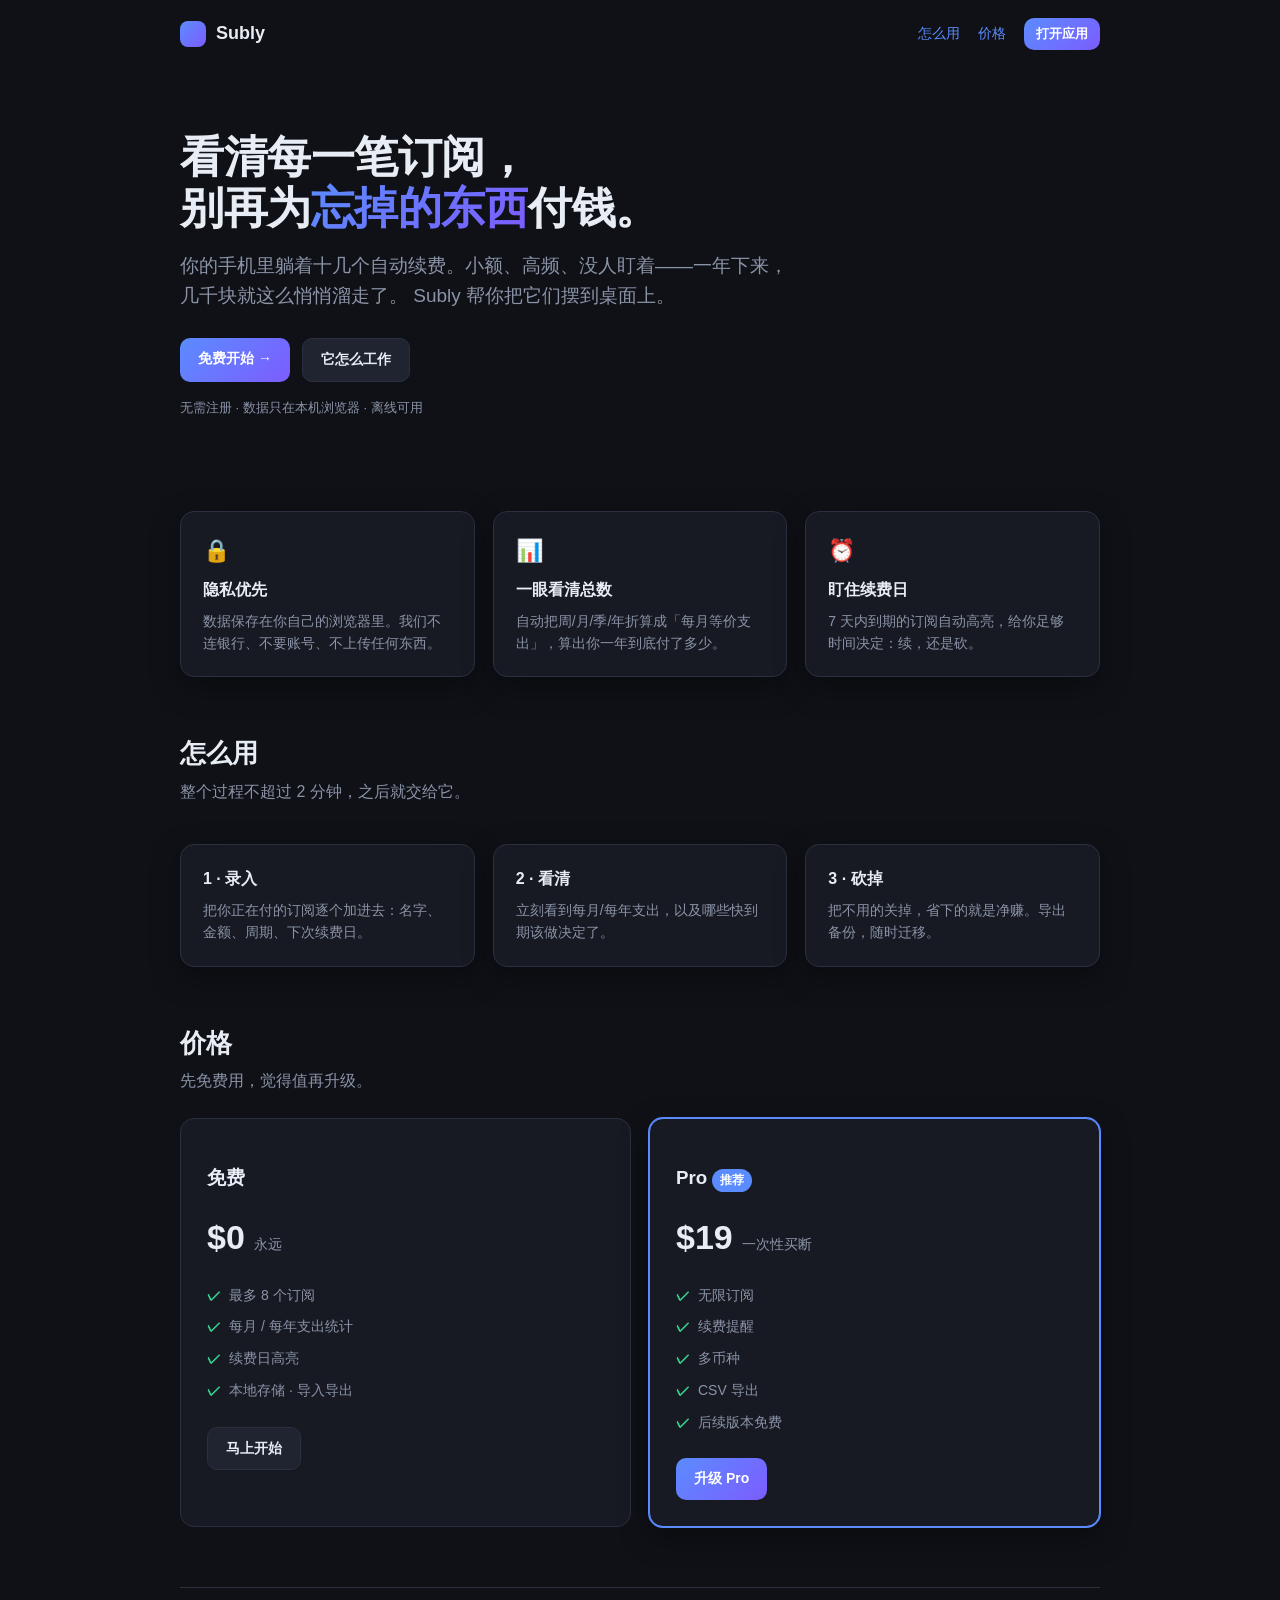
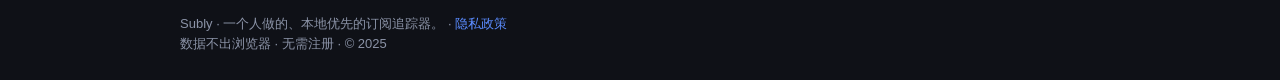
==== site/index.html @ a4842254 "Subly: local-first subscription tracker (MVP + reminders + publish pack)" ====
<!DOCTYPE html>
<html lang="zh-CN">
<head>
  <meta charset="UTF-8">
  <meta name="viewport" content="width=device-width, initial-scale=1.0">
  <title>Subly — 看清每一笔订阅，别再为忘掉的东西付钱</title>
  <meta name="description" content="本地优先的订阅支出追踪器。不注册、不联网、不碰隐私。2 分钟理清你每年为订阅花掉的钱。">
  <link rel="canonical" href="https://subly.example.com/">
  <meta name="theme-color" content="#0f1117">
  <meta property="og:type" content="website">
  <meta property="og:site_name" content="Subly">
  <meta property="og:title" content="Subly — 看清每一笔订阅，别再为忘掉的东西付钱">
  <meta property="og:description" content="本地优先的订阅支出追踪器。不注册、不联网、不碰隐私。">
  <meta property="og:url" content="https://subly.example.com/">
  <meta property="og:image" content="https://subly.example.com/og.png">
  <meta name="twitter:card" content="summary_large_image">
  <meta name="twitter:title" content="Subly — 看清每一笔订阅">
  <meta name="twitter:description" content="本地优先的订阅支出追踪器。不注册、不联网、不碰隐私。">
  <meta name="twitter:image" content="https://subly.example.com/og.png">
  <link rel="icon" href="favicon.svg" type="image/svg+xml">
  <link rel="stylesheet" href="styles.css">
  <script type="application/ld+json">
  {
    "@context": "https://schema.org",
    "@type": "SoftwareApplication",
    "name": "Subly",
    "applicationCategory": "FinanceApplication",
    "operatingSystem": "Web",
    "description": "本地优先的订阅支出追踪器，数据只保存在浏览器本地。",
    "offers": { "@type": "Offer", "price": "0", "priceCurrency": "USD" }
  }
  </script>
</head>
<body>
  <div class="wrap">
    <nav class="nav">
      <span class="brand"><span class="dot"></span>Subly</span>
      <div class="nav-links">
        <a href="#how">怎么用</a>
        <a href="#pricing">价格</a>
        <a class="btn btn-primary btn-sm" href="app.html">打开应用</a>
      </div>
    </nav>

    <section class="hero">
      <h1>看清每一笔订阅，<br>别再为<span class="grad">忘掉的东西</span>付钱。</h1>
      <p class="lead">
        你的手机里躺着十几个自动续费。小额、高频、没人盯着——一年下来，几千块就这么悄悄溜走了。
        Subly 帮你把它们摆到桌面上。
      </p>
      <div class="cta">
        <a class="btn btn-primary" href="app.html">免费开始 →</a>
        <a class="btn" href="#how">它怎么工作</a>
      </div>
      <p class="sub">无需注册 · 数据只在本机浏览器 · 离线可用</p>
    </section>

    <section class="grid">
      <div class="card">
        <span class="ico">🔒</span>
        <h3>隐私优先</h3>
        <p>数据保存在你自己的浏览器里。我们不连银行、不要账号、不上传任何东西。</p>
      </div>
      <div class="card">
        <span class="ico">📊</span>
        <h3>一眼看清总数</h3>
        <p>自动把周/月/季/年折算成「每月等价支出」，算出你一年到底付了多少。</p>
      </div>
      <div class="card">
        <span class="ico">⏰</span>
        <h3>盯住续费日</h3>
        <p>7 天内到期的订阅自动高亮，给你足够时间决定：续，还是砍。</p>
      </div>
    </section>

    <section id="how">
      <h2 class="section-title">怎么用</h2>
      <p class="section-sub">整个过程不超过 2 分钟，之后就交给它。</p>
      <div class="grid">
        <div class="card"><h3>1 · 录入</h3><p>把你正在付的订阅逐个加进去：名字、金额、周期、下次续费日。</p></div>
        <div class="card"><h3>2 · 看清</h3><p>立刻看到每月/每年支出，以及哪些快到期该做决定了。</p></div>
        <div class="card"><h3>3 · 砍掉</h3><p>把不用的关掉，省下的就是净赚。导出备份，随时迁移。</p></div>
      </div>
    </section>

    <section id="pricing">
      <h2 class="section-title">价格</h2>
      <p class="section-sub">先免费用，觉得值再升级。</p>
      <div class="pricing">
        <div class="price-card">
          <h3>免费</h3>
          <div class="amount">$0 <small>永远</small></div>
          <ul>
            <li>最多 8 个订阅</li>
            <li>每月 / 每年支出统计</li>
            <li>续费日高亮</li>
            <li>本地存储 · 导入导出</li>
          </ul>
          <a class="btn" href="app.html">马上开始</a>
        </div>
        <div class="price-card featured">
          <h3>Pro <span class="badge">推荐</span></h3>
          <div class="amount">$19 <small>一次性买断</small></div>
          <ul>
            <li>无限订阅</li>
            <li>续费提醒</li>
            <li>多币种</li>
            <li>CSV 导出</li>
            <li>后续版本免费</li>
          </ul>
          <a class="btn btn-primary" href="app.html">升级 Pro</a>
        </div>
      </div>
    </section>

    <footer>
      Subly · 一个人做的、本地优先的订阅追踪器。 · <a href="privacy.html">隐私政策</a><br>
      数据不出浏览器 · 无需注册 · © 2025
    </footer>
  </div>
</body>
</html>
---- site/styles.css ----
:root {
  --bg: #0f1117;
  --surface: #171a23;
  --surface-2: #1f2430;
  --border: #2a3040;
  --text: #e8ecf4;
  --muted: #8b93a7;
  --accent: #5b8cff;
  --accent-2: #7c5cff;
  --good: #3ddc97;
  --warn: #ffb454;
  --bad: #ff6b6b;
  --radius: 14px;
  --shadow: 0 10px 30px rgba(0, 0, 0, 0.35);
}

* { box-sizing: border-box; }

html, body {
  margin: 0;
  padding: 0;
  background: var(--bg);
  color: var(--text);
  font-family: -apple-system, "Segoe UI", "PingFang SC", "Microsoft YaHei", Roboto, Helvetica, Arial, sans-serif;
  line-height: 1.55;
  -webkit-font-smoothing: antialiased;
}

a { color: var(--accent); text-decoration: none; }
a:hover { text-decoration: underline; }

.wrap { max-width: 960px; margin: 0 auto; padding: 0 20px; }

/* ---------- Top nav ---------- */
.nav {
  display: flex; align-items: center; justify-content: space-between;
  padding: 18px 0;
}
.brand { display: flex; align-items: center; gap: 10px; font-weight: 700; font-size: 18px; }
.brand .dot {
  width: 26px; height: 26px; border-radius: 8px;
  background: linear-gradient(135deg, var(--accent), var(--accent-2));
  display: inline-block;
}
.nav-links { display: flex; gap: 18px; align-items: center; color: var(--muted); font-size: 14px; }

/* ---------- Buttons ---------- */
.btn {
  display: inline-block; border: 1px solid var(--border); background: var(--surface-2);
  color: var(--text); padding: 10px 18px; border-radius: 10px; cursor: pointer;
  font-size: 14px; font-weight: 600; transition: transform .06s ease, background .15s ease;
}
.btn:hover { background: #262c3a; }
.btn:active { transform: translateY(1px); }
.btn-primary {
  background: linear-gradient(135deg, var(--accent), var(--accent-2));
  border: none; color: #fff;
}
.btn-primary:hover { filter: brightness(1.08); background: linear-gradient(135deg, var(--accent), var(--accent-2)); }
.btn-ghost { background: transparent; }
.btn-sm { padding: 6px 12px; font-size: 13px; }
.btn-danger { color: var(--bad); border-color: #3a2630; }

/* ---------- Landing ---------- */
.hero { padding: 64px 0 40px; }
.hero h1 { font-size: 44px; line-height: 1.15; margin: 0 0 18px; letter-spacing: -0.5px; }
.hero h1 .grad {
  background: linear-gradient(135deg, var(--accent), var(--accent-2));
  -webkit-background-clip: text; background-clip: text; color: transparent;
}
.hero p.lead { font-size: 19px; color: var(--muted); max-width: 620px; margin: 0 0 28px; }
.hero .cta { display: flex; gap: 12px; flex-wrap: wrap; }
.hero .sub { margin-top: 16px; color: var(--muted); font-size: 13px; }

.grid { display: grid; grid-template-columns: repeat(3, 1fr); gap: 18px; margin: 40px 0; }
.card {
  background: var(--surface); border: 1px solid var(--border);
  border-radius: var(--radius); padding: 22px; box-shadow: var(--shadow);
}
.card h3 { margin: 0 0 8px; font-size: 16px; }
.card p { margin: 0; color: var(--muted); font-size: 14px; }
.card .ico { font-size: 22px; margin-bottom: 10px; display: block; }

.section-title { font-size: 26px; margin: 56px 0 6px; }
.section-sub { color: var(--muted); margin: 0 0 22px; }

.pricing { display: grid; grid-template-columns: repeat(2, 1fr); gap: 18px; margin: 24px 0 60px; }
.price-card { background: var(--surface); border: 1px solid var(--border); border-radius: var(--radius); padding: 26px; }
.price-card.featured { border-color: var(--accent); box-shadow: 0 0 0 1px var(--accent), var(--shadow); }
.price-card .amount { font-size: 34px; font-weight: 800; margin: 8px 0; }
.price-card .amount small { font-size: 14px; color: var(--muted); font-weight: 500; }
.price-card ul { list-style: none; padding: 0; margin: 16px 0 20px; color: var(--muted); font-size: 14px; }
.price-card li { padding: 5px 0; }
.price-card li::before { content: "✓"; color: var(--good); margin-right: 8px; font-weight: 700; }
.badge { display: inline-block; font-size: 12px; background: var(--accent); color: #fff; padding: 2px 8px; border-radius: 999px; }

footer { border-top: 1px solid var(--border); color: var(--muted); font-size: 13px; padding: 26px 0; margin-top: 40px; }

/* ---------- App ---------- */
.app-header { display: flex; justify-content: space-between; align-items: center; padding: 20px 0; }
.stats { display: grid; grid-template-columns: repeat(3, 1fr); gap: 14px; margin: 8px 0 22px; }
.stat { background: var(--surface); border: 1px solid var(--border); border-radius: var(--radius); padding: 18px; }
.stat .label { color: var(--muted); font-size: 13px; }
.stat .value { font-size: 28px; font-weight: 800; margin-top: 4px; }
.stat .value.small { font-size: 20px; }

.toolbar { display: flex; justify-content: space-between; align-items: center; gap: 12px; margin-bottom: 14px; flex-wrap: wrap; }
.toolbar .left { display: flex; gap: 10px; align-items: center; }
select, input[type="text"], input[type="number"], input[type="date"] {
  background: var(--surface-2); color: var(--text); border: 1px solid var(--border);
  border-radius: 9px; padding: 9px 12px; font-size: 14px; outline: none;
}
select:focus, input:focus { border-color: var(--accent); }

table { width: 100%; border-collapse: collapse; background: var(--surface); border-radius: var(--radius); overflow: hidden; }
th, td { text-align: left; padding: 13px 14px; border-bottom: 1px solid var(--border); font-size: 14px; }
th { color: var(--muted); font-weight: 600; font-size: 12px; text-transform: uppercase; letter-spacing: .4px; }
tbody tr:last-child td { border-bottom: none; }
tbody tr:hover { background: var(--surface-2); }
td .name { font-weight: 600; }
td .cat {
  font-size: 12px; color: var(--muted); background: var(--surface-2);
  padding: 2px 8px; border-radius: 999px; margin-left: 8px;
}
.due-soon { color: var(--warn); font-weight: 600; }
.empty { text-align: center; color: var(--muted); padding: 40px 0; }

/* ---------- Modal ---------- */
.modal-backdrop {
  position: fixed; inset: 0; background: rgba(0, 0, 0, .55);
  display: none; align-items: center; justify-content: center; padding: 20px; z-index: 50;
}
.modal-backdrop.open { display: flex; }
.modal { background: var(--surface); border: 1px solid var(--border); border-radius: var(--radius); width: 100%; max-width: 440px; padding: 24px; box-shadow: var(--shadow); }
.modal h2 { margin: 0 0 18px; font-size: 19px; }
.field { margin-bottom: 14px; }
.field label { display: block; font-size: 13px; color: var(--muted); margin-bottom: 6px; }
.field input, .field select { width: 100%; }
.row2 { display: grid; grid-template-columns: 1fr 1fr; gap: 12px; }
.modal-actions { display: flex; justify-content: flex-end; gap: 10px; margin-top: 18px; }

.notice {
  background: #1b2233; border: 1px solid var(--border); color: var(--muted);
  border-radius: 10px; padding: 10px 14px; font-size: 13px; margin-bottom: 14px;
}
.notice.warn { border-color: #4a3a20; color: var(--warn); }

/* ---------- 提醒面板 ---------- */
.reminder {
  background: linear-gradient(180deg, #241d17, var(--surface));
  border: 1px solid #4a3a20; border-radius: var(--radius);
  padding: 16px 18px; margin-bottom: 18px;
}
.reminder-head { display: flex; justify-content: space-between; align-items: center; gap: 12px; flex-wrap: wrap; }
.reminder-head h2 { font-size: 16px; margin: 0; }
.reminder-actions { display: flex; gap: 10px; align-items: center; font-size: 13px; color: var(--muted); }
.reminder-actions select { padding: 5px 8px; }
#reminder-list { list-style: none; margin: 12px 0 0; padding: 0; }
#reminder-list li { display: flex; justify-content: space-between; padding: 9px 0; border-top: 1px solid var(--border); font-size: 14px; }
#reminder-list li:first-child { border-top: none; }
#reminder-list li .when { color: var(--warn); font-weight: 600; }
#reminder-list li .amt { color: var(--muted); margin-left: 8px; }

@media (max-width: 720px) {
  .hero h1 { font-size: 32px; }
  .grid, .pricing, .stats { grid-template-columns: 1fr; }
  .hide-sm { display: none; }
}

/* ---------- 长文页（隐私政策） ---------- */
.prose { max-width: 720px; margin: 30px auto 0; }
.prose h1 { font-size: 32px; margin: 0 0 6px; }
.prose h2 { font-size: 19px; margin: 30px 0 8px; }
.prose p, .prose li { color: var(--muted); font-size: 15px; }
.prose strong { color: var(--text); }
.prose ul { padding-left: 20px; margin: 8px 0; }
.prose code {
  background: var(--surface-2); border: 1px solid var(--border);
  border-radius: 6px; padding: 1px 6px; font-size: 13px; color: var(--text);
}
.prose .muted { color: var(--muted); font-size: 13px; }
.placeholder { color: var(--warn); }

/* ---------- 居中页（404） ---------- */
.center-page { text-align: center; padding: 80px 0; }
.center-page .code {
  font-size: 72px; font-weight: 800; line-height: 1;
  background: linear-gradient(135deg, var(--accent), var(--accent-2));
  -webkit-background-clip: text; background-clip: text; color: transparent;
}
.center-page .cta { display: flex; gap: 12px; }
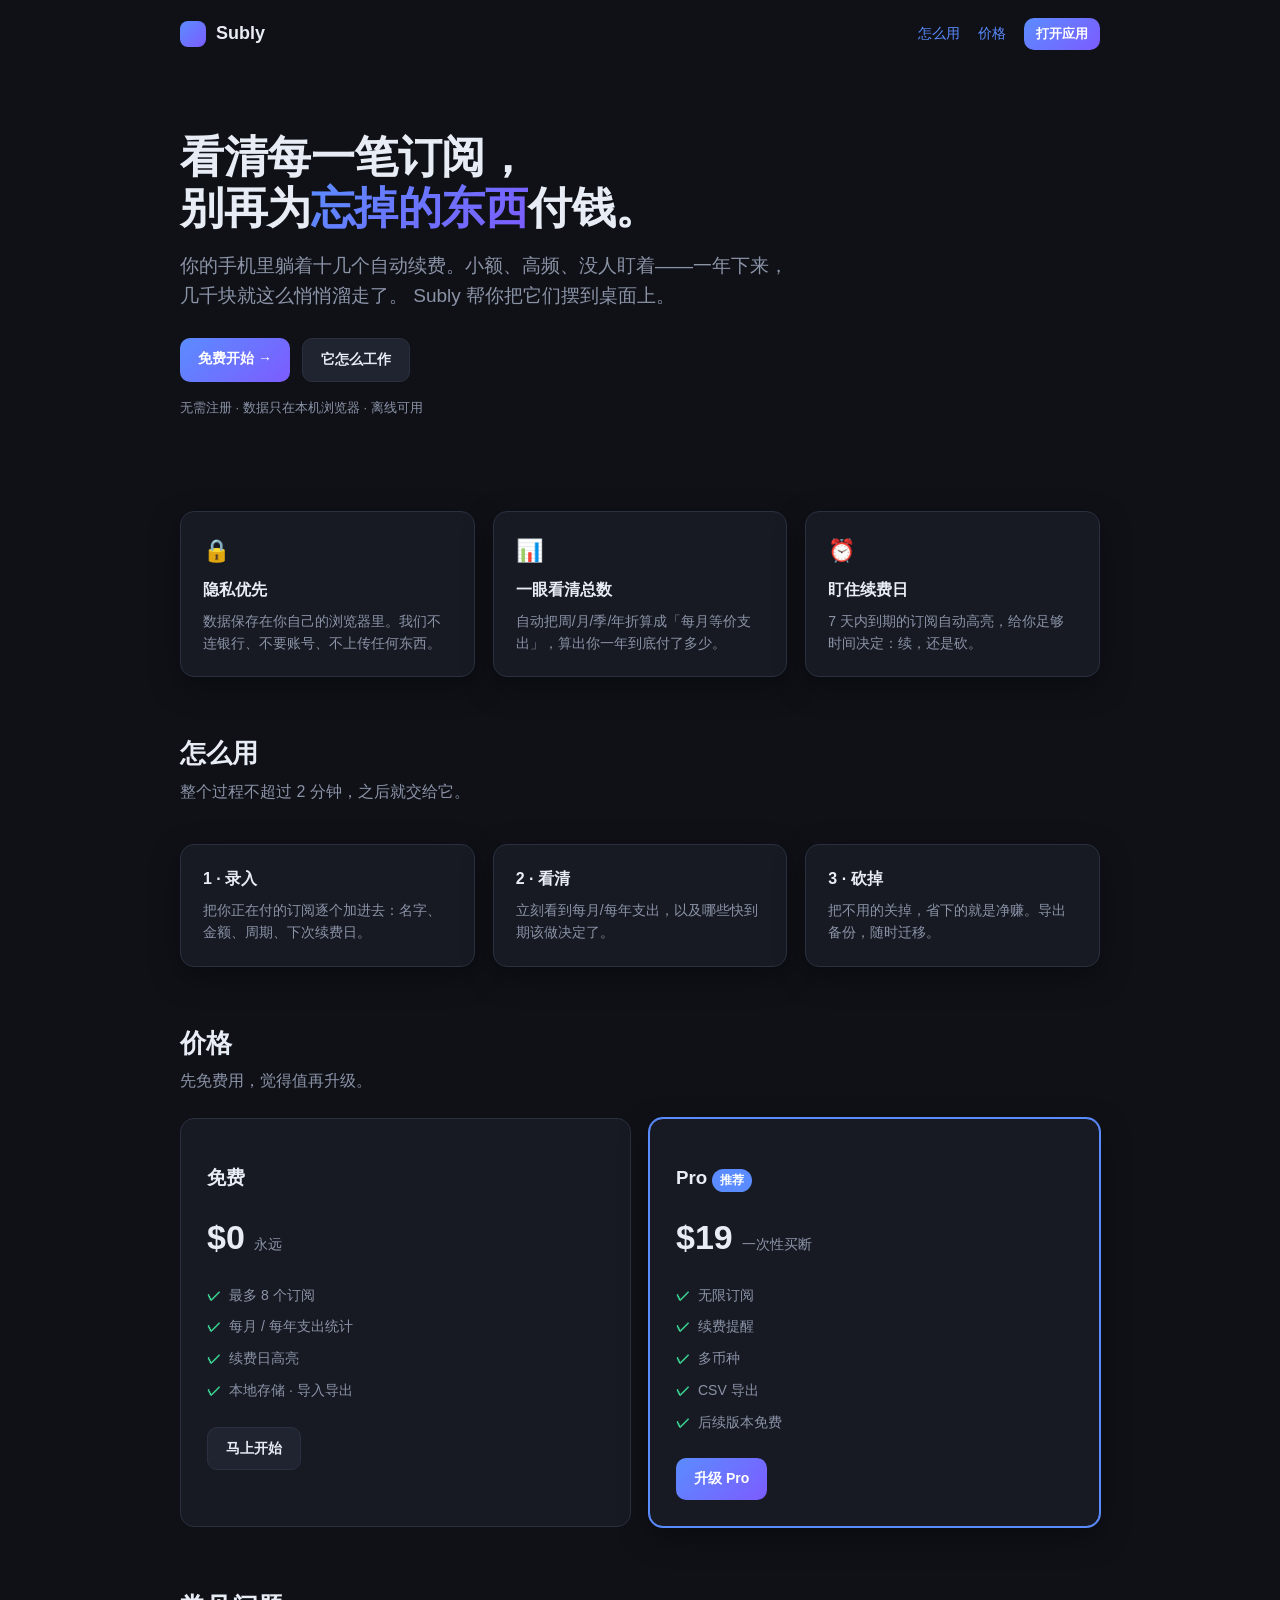
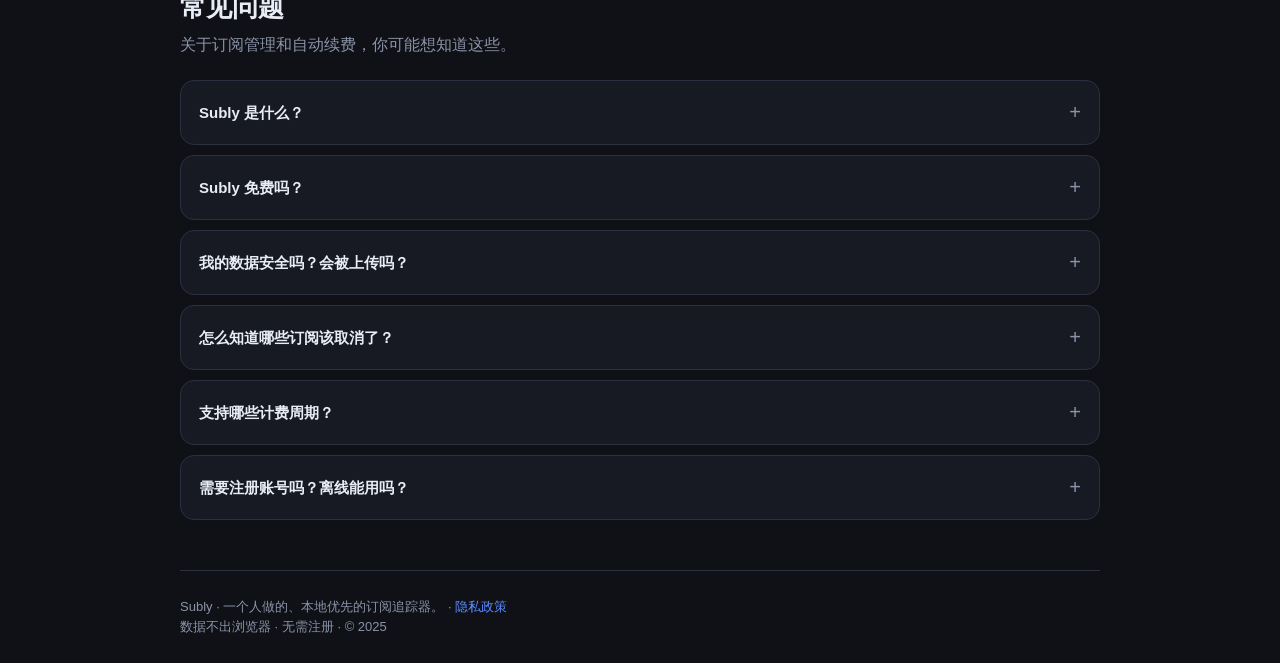
==== commit f3bbfa2f: "Add FAQ section + FAQPage schema for SEO; retire flaky Actions deploy" ====
--- a/site/index.html
+++ b/site/index.html
@@ -5,18 +5,18 @@
   <meta name="viewport" content="width=device-width, initial-scale=1.0">
   <title>Subly — 看清每一笔订阅，别再为忘掉的东西付钱</title>
   <meta name="description" content="本地优先的订阅支出追踪器。不注册、不联网、不碰隐私。2 分钟理清你每年为订阅花掉的钱。">
-  <link rel="canonical" href="https://subly.example.com/">
+  <link rel="canonical" href="https://hengpuren-code.github.io/subly/">
   <meta name="theme-color" content="#0f1117">
   <meta property="og:type" content="website">
   <meta property="og:site_name" content="Subly">
   <meta property="og:title" content="Subly — 看清每一笔订阅，别再为忘掉的东西付钱">
   <meta property="og:description" content="本地优先的订阅支出追踪器。不注册、不联网、不碰隐私。">
-  <meta property="og:url" content="https://subly.example.com/">
-  <meta property="og:image" content="https://subly.example.com/og.png">
+  <meta property="og:url" content="https://hengpuren-code.github.io/subly/">
+  <meta property="og:image" content="https://hengpuren-code.github.io/subly/og.png">
   <meta name="twitter:card" content="summary_large_image">
   <meta name="twitter:title" content="Subly — 看清每一笔订阅">
   <meta name="twitter:description" content="本地优先的订阅支出追踪器。不注册、不联网、不碰隐私。">
-  <meta name="twitter:image" content="https://subly.example.com/og.png">
+  <meta name="twitter:image" content="https://hengpuren-code.github.io/subly/og.png">
   <link rel="icon" href="favicon.svg" type="image/svg+xml">
   <link rel="stylesheet" href="styles.css">
   <script type="application/ld+json">
@@ -28,6 +28,44 @@
     "operatingSystem": "Web",
     "description": "本地优先的订阅支出追踪器，数据只保存在浏览器本地。",
     "offers": { "@type": "Offer", "price": "0", "priceCurrency": "USD" }
+  }
+  </script>
+  <script type="application/ld+json">
+  {
+    "@context": "https://schema.org",
+    "@type": "FAQPage",
+    "mainEntity": [
+      {
+        "@type": "Question",
+        "name": "Subly 是什么？",
+        "acceptedAnswer": { "@type": "Answer", "text": "一个本地优先的订阅支出追踪器。记录你在付的订阅，自动折算每月/每年花销，并高亮快到期、该做决定的项。" }
+      },
+      {
+        "@type": "Question",
+        "name": "Subly 免费吗？",
+        "acceptedAnswer": { "@type": "Answer", "text": "免费版最多管理 8 个订阅，包含支出统计、续费日高亮与本地导入导出。" }
+      },
+      {
+        "@type": "Question",
+        "name": "我的数据安全吗？会被上传吗？",
+        "acceptedAnswer": { "@type": "Answer", "text": "不会。所有数据只保存在浏览器本地，不需要注册、不连接服务器、不上传任何内容。" }
+      },
+      {
+        "@type": "Question",
+        "name": "怎么知道哪些订阅该取消了？",
+        "acceptedAnswer": { "@type": "Answer", "text": "按每月等价支出排序，并高亮 7 天内到期的订阅，帮你决定续还是砍。" }
+      },
+      {
+        "@type": "Question",
+        "name": "支持哪些计费周期？",
+        "acceptedAnswer": { "@type": "Answer", "text": "每周、每月、每季、每年，都会自动折算成每月等价支出方便对比。" }
+      },
+      {
+        "@type": "Question",
+        "name": "需要注册账号吗？离线能用吗？",
+        "acceptedAnswer": { "@type": "Answer", "text": "不需要注册，打开即用；数据存在本机，断网也能正常使用。" }
+      }
+    ]
   }
   </script>
 </head>
@@ -113,6 +151,37 @@
       </div>
     </section>
 
+    <section id="faq">
+      <h2 class="section-title">常见问题</h2>
+      <p class="section-sub">关于订阅管理和自动续费，你可能想知道这些。</p>
+      <div class="faq">
+        <details class="qa">
+          <summary>Subly 是什么？</summary>
+          <p>一个本地优先的订阅支出追踪器。把你在付的订阅（视频会员、云盘、软件、健身……）记下来，自动折算成每月/每年花销，并高亮快到期、该做决定的项。</p>
+        </details>
+        <details class="qa">
+          <summary>Subly 免费吗？</summary>
+          <p>免费版最多可管理 8 个订阅，包含每月/每年支出统计、续费日高亮与本地导入导出。需要管理更多订阅时，再升级 Pro。</p>
+        </details>
+        <details class="qa">
+          <summary>我的数据安全吗？会被上传吗？</summary>
+          <p>不会。所有数据只保存在你浏览器本地（localStorage），不需要注册、不连接服务器、不上传任何内容。你随时可以导出备份或清空。</p>
+        </details>
+        <details class="qa">
+          <summary>怎么知道哪些订阅该取消了？</summary>
+          <p>Subly 会按金额（每月等价支出）排序，让你一眼看出最贵的是哪几个；同时把 7 天内到期的订阅高亮出来，给你足够时间决定续还是砍。</p>
+        </details>
+        <details class="qa">
+          <summary>支持哪些计费周期？</summary>
+          <p>每周、每月、每季、每年都支持，Subly 会自动把它们折算成「每月等价支出」方便对比。比如每年 120 元会被算成每月 10 元。</p>
+        </details>
+        <details class="qa">
+          <summary>需要注册账号吗？离线能用吗？</summary>
+          <p>不需要注册，打开即用。因为数据存在本机，断网也能正常使用。</p>
+        </details>
+      </div>
+    </section>
+
     <footer>
       Subly · 一个人做的、本地优先的订阅追踪器。 · <a href="privacy.html">隐私政策</a><br>
       数据不出浏览器 · 无需注册 · © 2025
--- a/site/styles.css
+++ b/site/styles.css
@@ -167,6 +167,14 @@
   .hide-sm { display: none; }
 }
 
+@media (max-width: 560px) {
+  th, td { padding: 10px 8px; font-size: 13px; }
+  th { white-space: nowrap; }
+  /* 手机上「月均」列冗余（顶部统计卡已给出总额），隐藏以给名称/日期让位 */
+  th:nth-child(3), td:nth-child(3) { display: none; }
+  td .cat { white-space: nowrap; }
+}
+
 /* ---------- 长文页（隐私政策） ---------- */
 .prose { max-width: 720px; margin: 30px auto 0; }
 .prose h1 { font-size: 32px; margin: 0 0 6px; }
@@ -189,3 +197,18 @@
   -webkit-background-clip: text; background-clip: text; color: transparent;
 }
 .center-page .cta { display: flex; gap: 12px; }
+
+/* ---------- FAQ ---------- */
+.faq { display: grid; gap: 10px; margin: 20px 0 50px; }
+.qa {
+  background: var(--surface); border: 1px solid var(--border);
+  border-radius: var(--radius); padding: 0 18px;
+}
+.qa summary {
+  cursor: pointer; padding: 16px 0; font-weight: 600; font-size: 15px;
+  list-style: none; display: flex; justify-content: space-between; align-items: center; gap: 12px;
+}
+.qa summary::-webkit-details-marker { display: none; }
+.qa summary::after { content: "+"; color: var(--muted); font-weight: 400; font-size: 20px; }
+.qa[open] summary::after { content: "−"; }
+.qa p { margin: 0 0 16px; color: var(--muted); font-size: 14px; }
